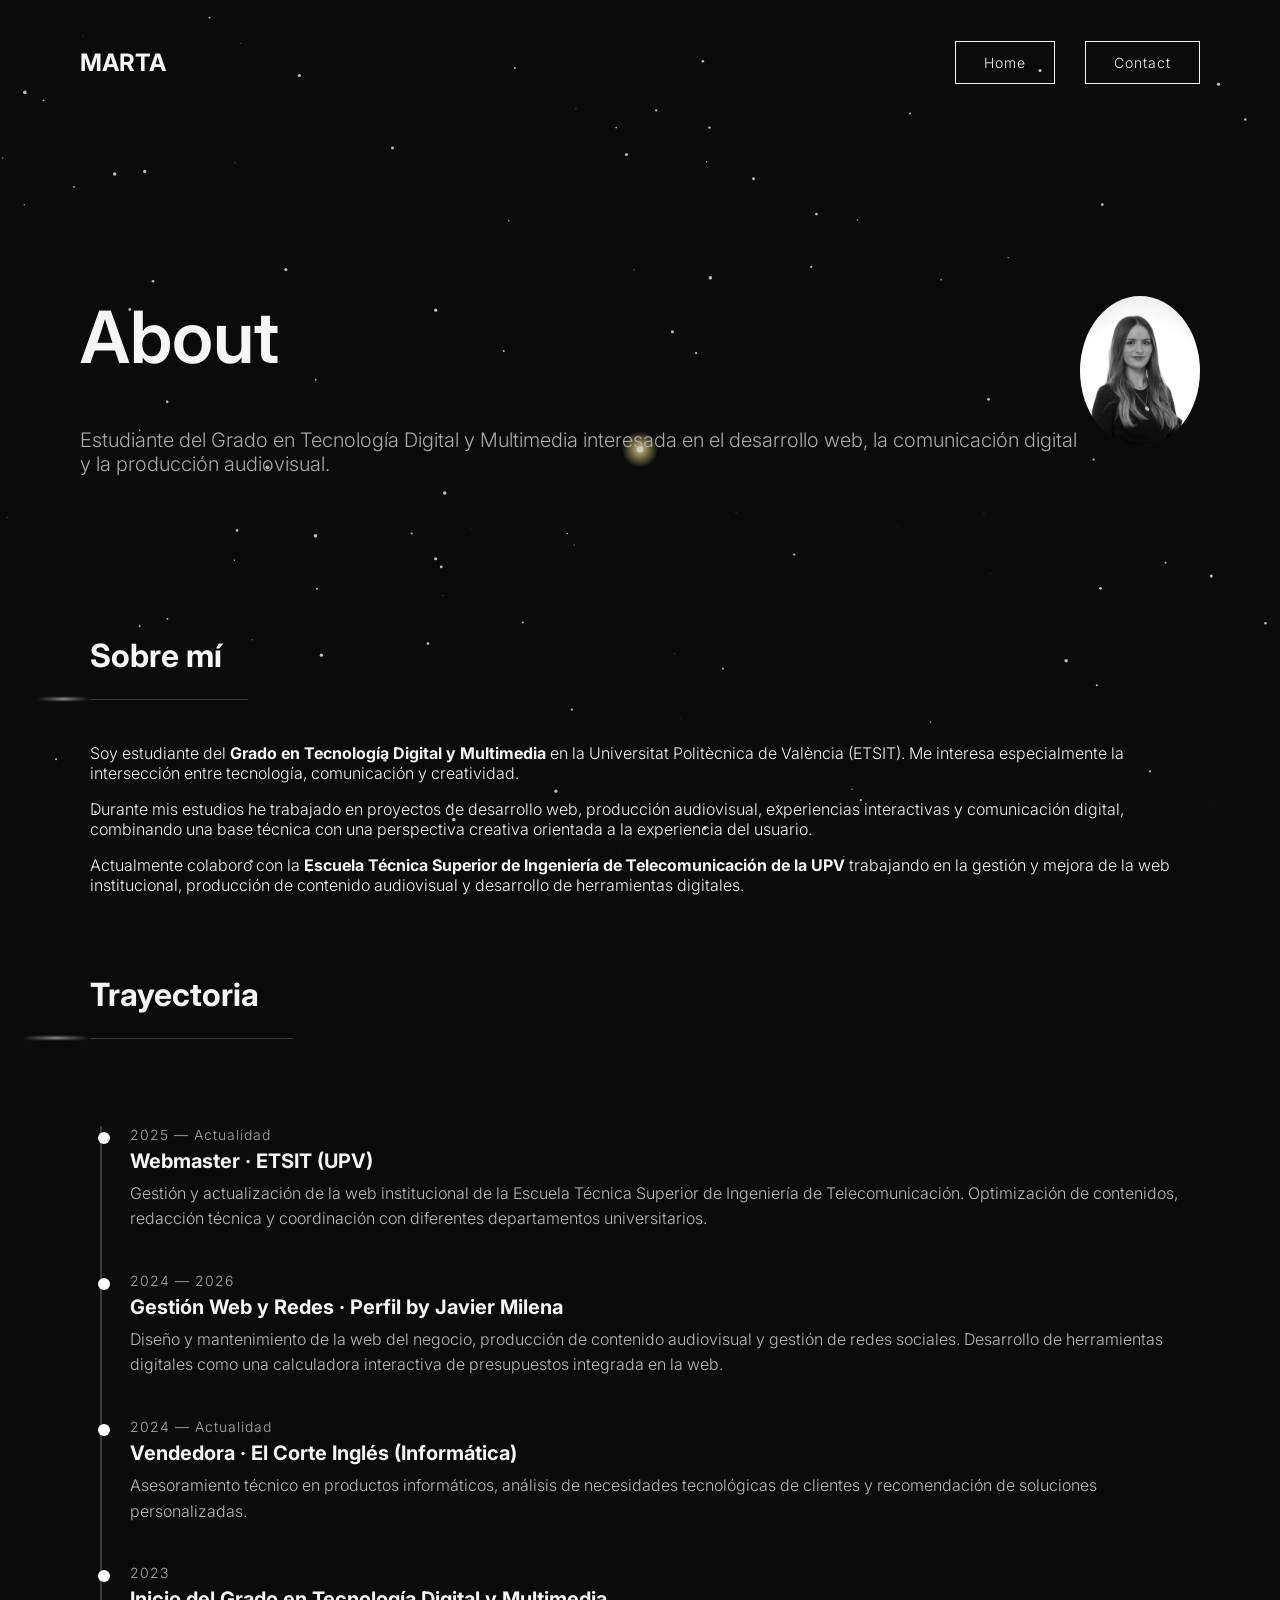
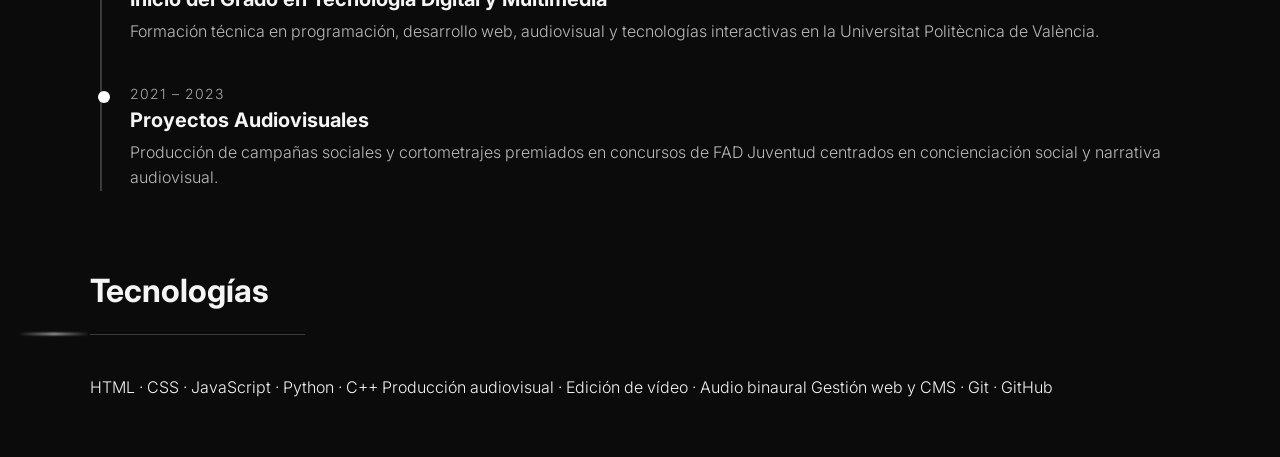
==== about.html @ 03ac70f7 "Casi acabado" ====
<!DOCTYPE html>
<html lang="es">
<head>
<meta charset="UTF-8">
<title>About | Marta Carrión</title>
<link rel="stylesheet" href="styles.css">
<link href="https://fonts.googleapis.com/css2?family=Inter:wght@200;300;400;500;600&display=swap" rel="stylesheet">
</head>

<body>

<canvas id="background"></canvas>

<nav>
<h2>MARTA</h2>
<ul>
<li><a href="index.html" class="button">Home</a></li>
<li><a href="contact.html" class="button">Contact</a></li>
</ul>
</nav>


<header class="hero">

<div class="hero-text">

<h1>About</h1>

<p>
Estudiante del Grado en Tecnología Digital y Multimedia interesada en el desarrollo web,
la comunicación digital y la producción audiovisual.
</p>

</div>

<img src="media/images/marta.jpg" class="profile">

</header>



<section class="project">

<h2 class="section-title">Sobre mí</h2>

<p>
Soy estudiante del <strong>Grado en Tecnología Digital y Multimedia</strong> en la
Universitat Politècnica de València (ETSIT). Me interesa especialmente la intersección
entre tecnología, comunicación y creatividad.
</p>

<p>
Durante mis estudios he trabajado en proyectos de desarrollo web, producción audiovisual,
experiencias interactivas y comunicación digital, combinando una base técnica con una
perspectiva creativa orientada a la experiencia del usuario.
</p>

<p>
Actualmente colaboro con la <strong>Escuela Técnica Superior de Ingeniería de Telecomunicación
de la UPV</strong> trabajando en la gestión y mejora de la web institucional, producción de
contenido audiovisual y desarrollo de herramientas digitales.
</p>

</section>



<section class="project">

<h2 class="section-title">Trayectoria</h2>

<div class="timeline">


<div class="timeline-item">

<div class="timeline-date">2025 — Actualidad</div>

<div class="timeline-content">
<h3>Webmaster · ETSIT (UPV)</h3>

<p>
Gestión y actualización de la web institucional de la Escuela Técnica Superior de
Ingeniería de Telecomunicación. Optimización de contenidos, redacción técnica
y coordinación con diferentes departamentos universitarios.
</p>

</div>

</div>



<div class="timeline-item">

<div class="timeline-date">2024 — 2026</div>

<div class="timeline-content">

<h3>Gestión Web y Redes · Perfil by Javier Milena</h3>

<p>
Diseño y mantenimiento de la web del negocio, producción de contenido audiovisual
y gestión de redes sociales. Desarrollo de herramientas digitales como una
calculadora interactiva de presupuestos integrada en la web.
</p>

</div>

</div>



<div class="timeline-item">

<div class="timeline-date">2024 — Actualidad</div>

<div class="timeline-content">

<h3>Vendedora · El Corte Inglés (Informática)</h3>

<p>
Asesoramiento técnico en productos informáticos, análisis de necesidades
tecnológicas de clientes y recomendación de soluciones personalizadas.
</p>

</div>

</div>



<div class="timeline-item">

<div class="timeline-date">2023</div>

<div class="timeline-content">

<h3>Inicio del Grado en Tecnología Digital y Multimedia</h3>

<p>
Formación técnica en programación, desarrollo web, audiovisual y tecnologías
interactivas en la Universitat Politècnica de València.
</p>

</div>

</div>



<div class="timeline-item">

<div class="timeline-date">2021 – 2023</div>

<div class="timeline-content">

<h3>Proyectos Audiovisuales</h3>

<p>
Producción de campañas sociales y cortometrajes premiados en concursos de
FAD Juventud centrados en concienciación social y narrativa audiovisual.
</p>

</div>

</div>


</div>

</section>



<section class="project">

<h2 class="section-title">Tecnologías</h2>

<p>

HTML · CSS · JavaScript · Python · C++  
Producción audiovisual · Edición de vídeo · Audio binaural  
Gestión web y CMS · Git · GitHub

</p>

</section>




<script src="script.js"></script>

</body>
</html>
---- styles.css ----
/* ================================================= */
/* GLOBAL */
/* ================================================= */

body{
font-family:'Inter',sans-serif;
margin:0;
background:#0b0b0b;
color:#f5f5f5;
font-weight:300;

/* transición suave entre páginas */

opacity:0;
animation:fadePage 0.6s ease forwards;

}

header{
padding:80px 80px 30px;
}



/* ================================================= */
/* NAVIGATION */
/* ================================================= */

nav{
display:flex;
justify-content:space-between;
align-items:center;
padding:25px 80px;
}

nav ul{
list-style:none;
display:flex;
gap:30px;
padding:0;
}

nav a{
text-decoration:none;
color:#f5f5f5;
font-size:14px;
}



/* ================================================= */
/* HERO */
/* ================================================= */

.hero{
display:flex;
justify-content:space-between;
align-items:center;
padding:120px 80px 60px;
}

.hero-text h1{
font-size:72px;
font-weight:600;
}

.hero-text p{
color:#aaa;
font-size:20px;
margin-top:10px;
}

.profile{
width:150px;
height:150px;
object-fit:cover;
border-radius:50%;
filter:grayscale(100%);
transition:0.4s;
}

.profile:hover{
filter:grayscale(0%);
}



/* ================================================= */
/* BUTTONS */
/* ================================================= */

.button{
display:inline-block;
padding:12px 28px;
border:1px solid #f5f5f5;
text-decoration:none;
color:#f5f5f5;
font-size:14px;
letter-spacing:1px;
transition:0.3s;
}

.button:hover{
background:#f5f5f5;
color:#0b0b0b;
}



/* ================================================= */
/* INDEX PROJECT GRID */
/* ================================================= */

.projects{
display:grid;
grid-template-columns:repeat(2,1fr);
gap:30px;
padding:0 80px 80px;
}

.card{

text-decoration:none;
color:#f5f5f5;
display:block;
position:relative;
overflow:hidden;

}

.card img{
width:100%;
height:260px;
object-fit:cover;
border-radius:8px;
transition:transform 0.6s ease;
}

.card:hover img{
transform:scale(1.08);
}

.card::after{

content:"";
position:absolute;
top:0;
left:0;
width:100%;
height:100%;

background:linear-gradient(
to top,
rgba(0,0,0,0.6),
transparent 40%
);

opacity:0;
transition:0.4s;

}

.card:hover::after{
opacity:1;
}

.card h3{
margin-top:15px;
font-size:22px;
font-weight:500;
}

.card p{
font-size:14px;
color:#aaa;
margin-top:6px;
max-width:350px;
}



/* ================================================= */
/* VIDEO GRID (GLOBAL) */
/* ================================================= */

.video-grid{
display:grid;
grid-template-columns:repeat(auto-fit,220px);
justify-content:center;
gap:50px;
margin-top:70px;
}

.video-card{
text-decoration:none;
color:white;
max-width:260px;
margin:auto;
transition:0.4s;
}

.video-card:hover{
transform:translateY(-10px);
box-shadow:0 30px 60px rgba(0,0,0,0.8);
}

.video-card img{
width:100%;
aspect-ratio:4/5;
object-fit:cover;
border-radius:10px;
transition:0.4s;
}

.video-card img:hover{
transform:scale(1.05);
}

.video-card h3{
margin-top:14px;
font-size:20px;
font-weight:500;
}

.video-card p{
font-size:14px;
color:#aaa;
margin-top:4px;
}



/* ================================================= */
/* VIDEO CARD VARIANTS */
/* ================================================= */

.video-card.vertical img{
aspect-ratio:4/5;
}

.video-card.horizontal img{
aspect-ratio:16/9;
}



/* ================================================= */
/* AUDIOVISUAL VIDEO GRID */
/* ================================================= */

.video-grid-horizontal{

display:grid;
grid-template-columns:repeat(auto-fit,minmax(420px,1fr));
gap:60px;
margin-top:70px;
justify-items:center;

}

.video-card.horizontal{
max-width:650px;
}



/* ================================================= */
/* PHOTO GALLERY */
/* ================================================= */

.photo-grid{
display:grid;
grid-template-columns:repeat(auto-fit,220px);
justify-content:center;
gap:25px;
margin-top:60px;
}

.photo-grid img{
width:100%;
height:220px;
object-fit:cover;
border-radius:10px;
transition:0.3s;
}

.photo-grid img:hover{
transform:scale(1.05);
}



/* ================================================= */
/* PROJECT PAGE */
/* ================================================= */

.project{
max-width:1100px;
margin:60px auto;
padding:0 40px;
}

.project h2{
margin-top:20px;
font-size:32px;
}



/* ================================================= */
/* SECTION TITLE */
/* ================================================= */

.section-title{
position:relative;
display:inline-block;
padding-bottom:25px;
}

.section-title::after{
content:"";
position:absolute;
left:0;
bottom:0;
width:120%;
height:1px;
background:rgba(255,255,255,0.2);
}

.section-title::before{
content:"";
position:absolute;
bottom:0;
left:-40%;
width:40%;
height:2px;
background:linear-gradient(
90deg,
transparent,
rgba(255,255,255,0.8),
transparent
);
filter:blur(1px);
animation:lightLine 4s linear infinite;
}



/* ================================================= */
/* BACKGROUND PARTICLES */
/* ================================================= */

#background{
position:fixed;
top:0;
left:0;
width:100%;
height:100%;
z-index:-1;
pointer-events:none;
opacity:0.8;
}



/* ============================= */
/* TIMELINE */
/* ============================= */

.timeline{
position:relative;
margin-top:60px;
padding-left:40px;
}

.timeline::before{
content:"";
position:absolute;
left:10px;
top:0;
width:2px;
height:100%;
background:rgba(255,255,255,0.2);
}

.timeline-item{
margin-bottom:40px;
position:relative;
}

.timeline-item::before{
content:"";
position:absolute;
left:-32px;
top:6px;
width:12px;
height:12px;
background:white;
border-radius:50%;
}

.timeline-date{
font-size:14px;
color:#aaa;
margin-bottom:6px;
letter-spacing:1px;
}

.timeline-content h3{
margin:0;
font-size:20px;
}

.timeline-content p{
margin-top:8px;
color:#bbb;
line-height:1.6;
}



/* ============================= */
/* SCROLL REVEAL */
/* ============================= */

.reveal{

opacity:0;
transform:translateY(40px);
transition:all 0.8s ease;

}

.reveal.visible{

opacity:1;
transform:translateY(0);

}


/* ============================= */
/* CONTACT PAGE */
/* ============================= */

.contact-container{

margin-top:60px;

display:flex;

flex-direction:column;

gap:40px;

align-items:center;

}

.contact-item h3{

font-size:22px;

margin-bottom:10px;

}

.contact-item a{

color:#f5f5f5;

text-decoration:none;

border-bottom:1px solid rgba(255,255,255,0.3);

padding-bottom:3px;

transition:0.3s;

}

.contact-item a:hover{

border-color:white;

}


/* ================================================= */
/* PAGE TRANSITION */
/* ================================================= */

@keyframes fadePage{

to{
opacity:1;
}

}



/* ================================================= */
/* ANIMATIONS */
/* ================================================= */

@keyframes lightLine{
0%{left:-40%;}
100%{left:100%;}
}
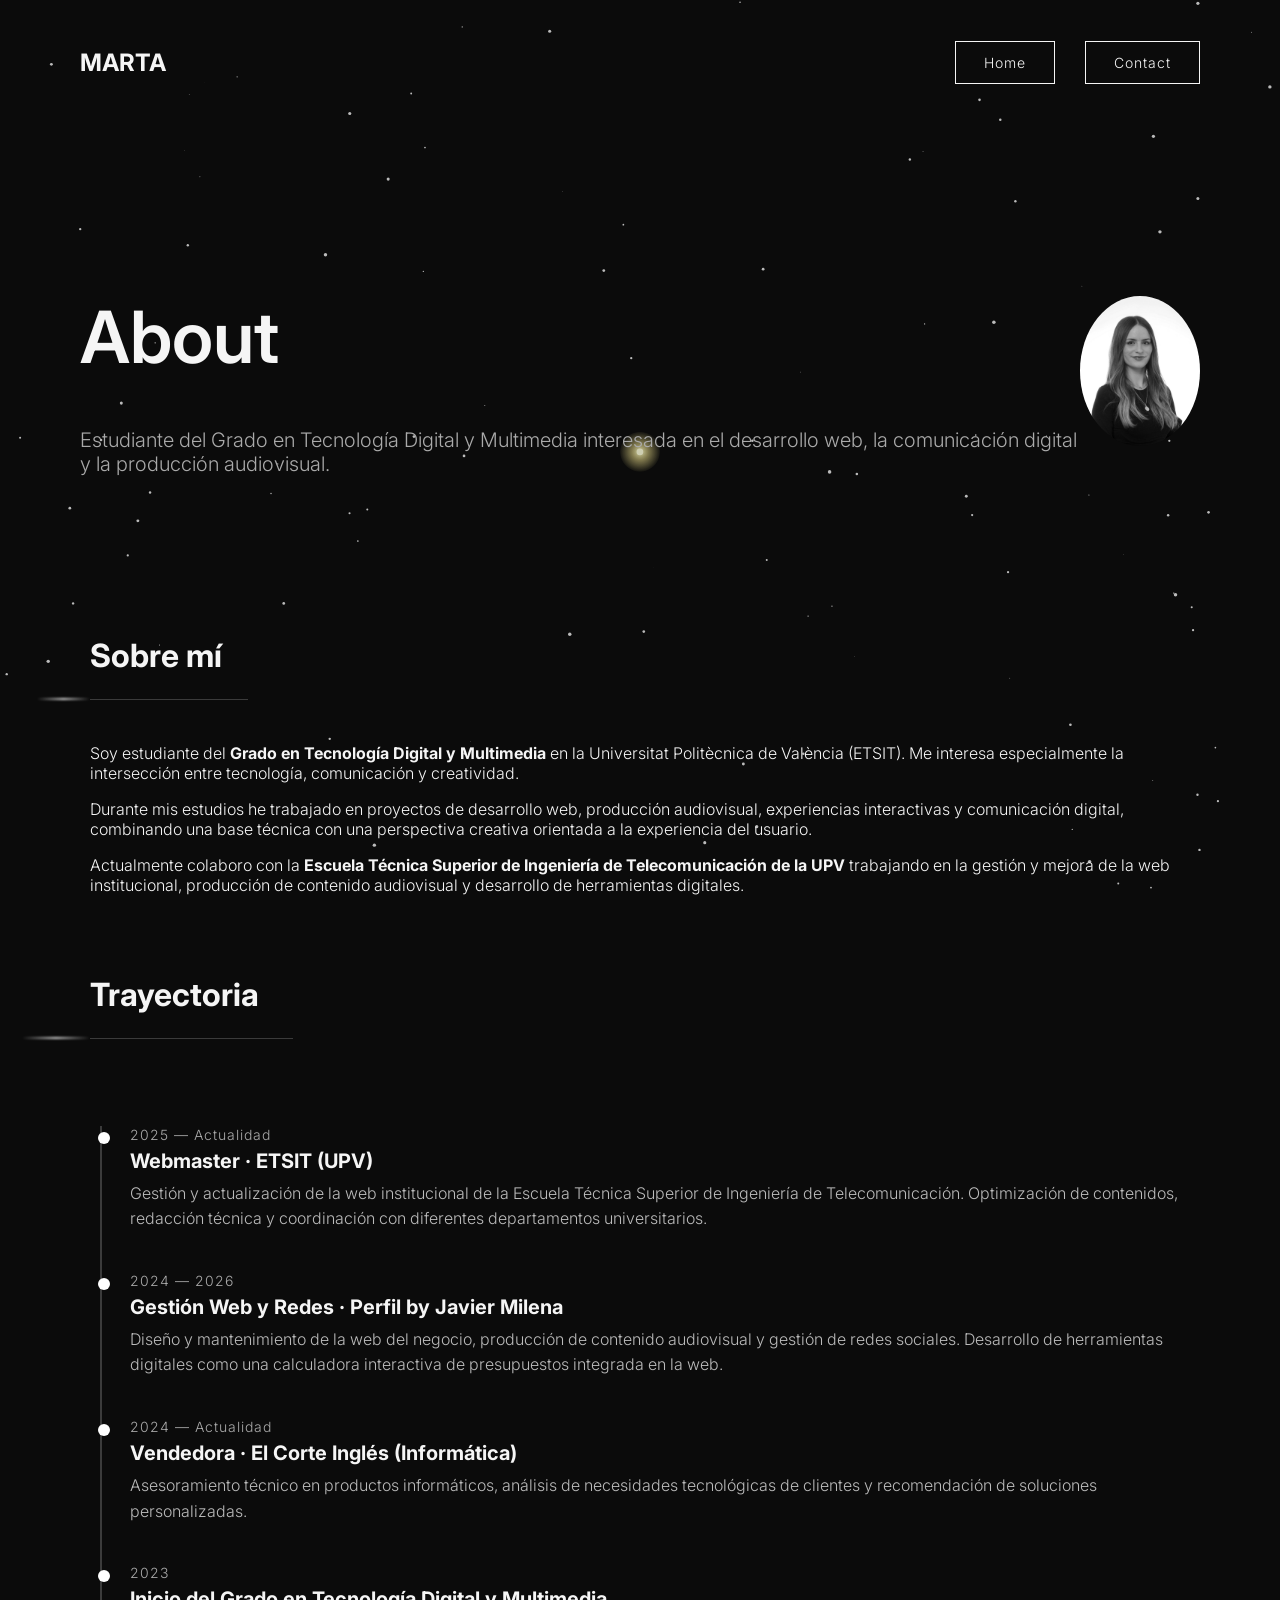
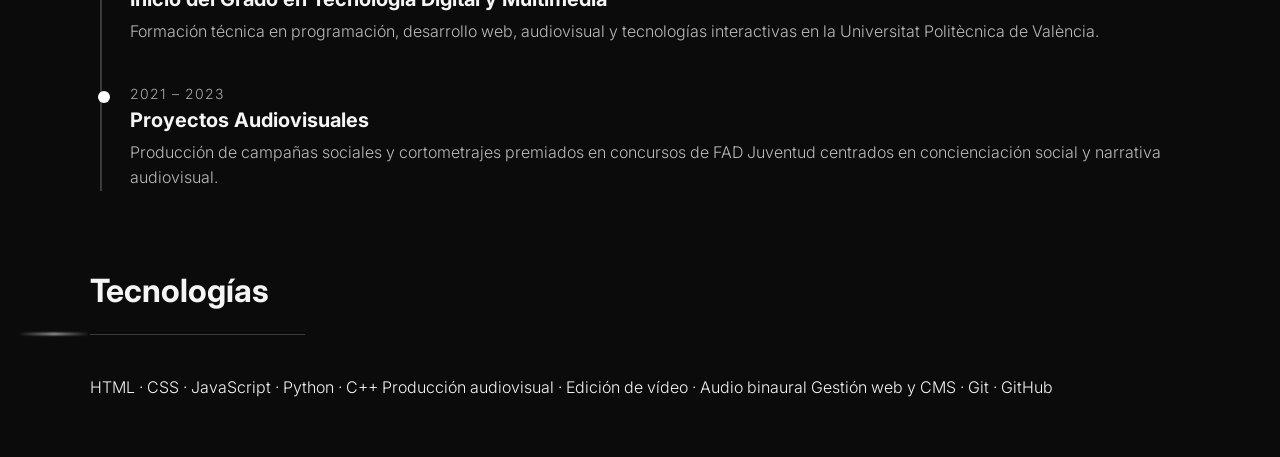
==== commit b3b429d0: "Ajuste visión telf" ====
--- a/about.html
+++ b/about.html
@@ -5,6 +5,7 @@
 <title>About | Marta Carrión</title>
 <link rel="stylesheet" href="styles.css">
 <link href="https://fonts.googleapis.com/css2?family=Inter:wght@200;300;400;500;600&display=swap" rel="stylesheet">
+<meta name="viewport" content="width=device-width, initial-scale=1.0">
 </head>
 
 <body>
--- a/styles.css
+++ b/styles.css
@@ -507,4 +507,50 @@
 @keyframes lightLine{
 0%{left:-40%;}
 100%{left:100%;}
+}
+
+/* ============================= */
+/* CONTACT PAGE */
+/* ============================= */
+
+.contact-container{
+
+margin-top:60px;
+
+display:flex;
+
+flex-direction:column;
+
+gap:40px;
+
+align-items:center;
+
+}
+
+.contact-item h3{
+
+font-size:22px;
+
+margin-bottom:10px;
+
+}
+
+.contact-item a{
+
+color:#f5f5f5;
+
+text-decoration:none;
+
+border-bottom:1px solid rgba(255,255,255,0.3);
+
+padding-bottom:3px;
+
+transition:0.3s;
+
+}
+
+.contact-item a:hover{
+
+border-color:white;
+
 }
